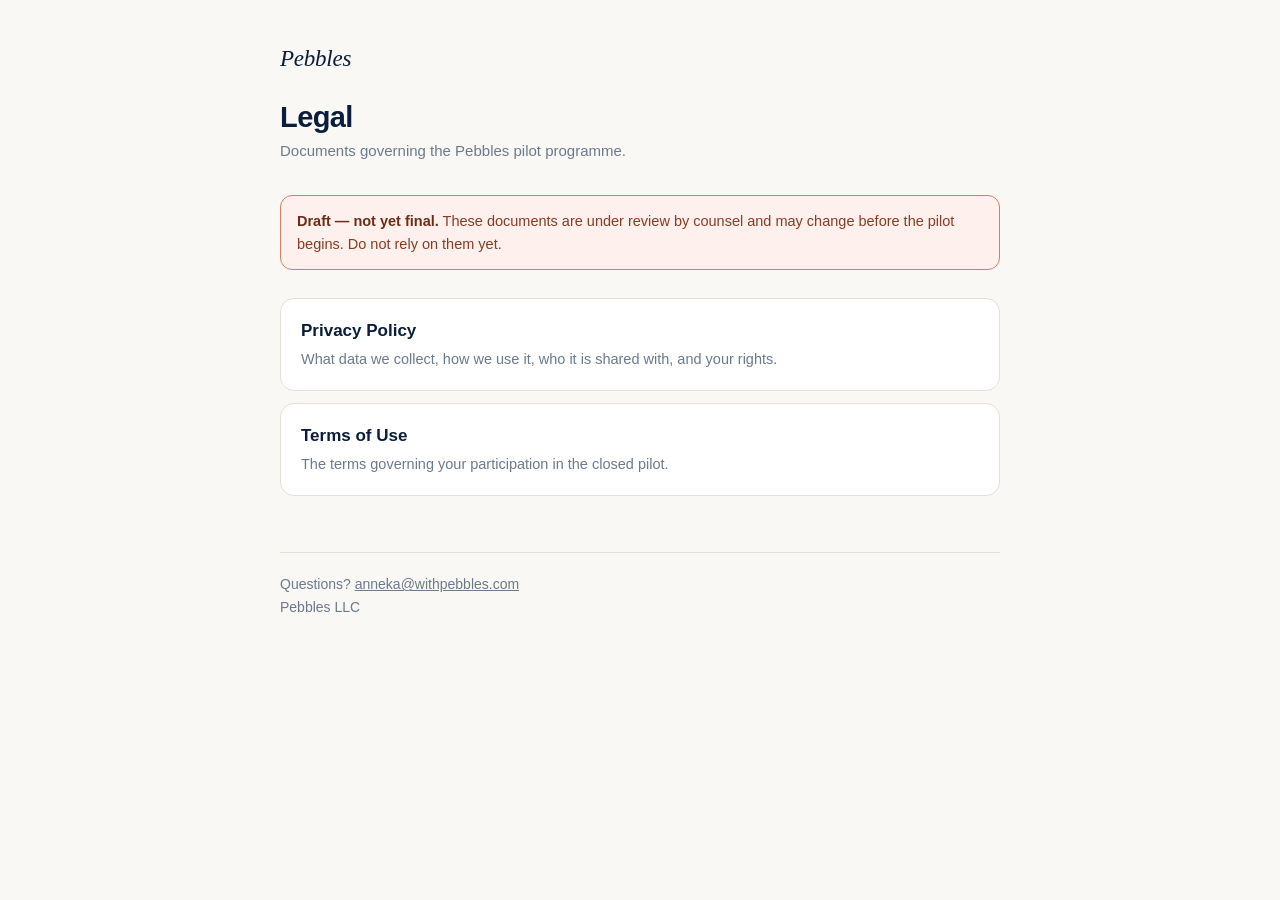
==== index.html @ 1054be62 "Add Pebbles legal pages for Cloudflare Pages hosting Static HTML, no build step and no dependencies " ====
<!doctype html>
<html lang="en">
<head>
<meta charset="utf-8">
<meta name="viewport" content="width=device-width, initial-scale=1">
<meta name="robots" content="noindex">
<title>Pebbles — Legal</title>
<link rel="stylesheet" href="style.css">
</head>
<body>
<div class="wrap">

  <header>
    <span class="brand">Pebbles</span>
    <h1>Legal</h1>
    <p class="subtitle">Documents governing the Pebbles pilot programme.</p>
  </header>

  <!-- REMOVE once counsel has signed off -->
  <div class="draft">
    <strong>Draft — not yet final.</strong> These documents are under review by
    counsel and may change before the pilot begins. Do not rely on them yet.
  </div>

  <ul class="doc-list">
    <li>
      <a class="doc-card" href="privacy.html">
        <span class="t">Privacy Policy</span>
        <span class="d">What data we collect, how we use it, who it is shared with, and your rights.</span>
      </a>
    </li>
    <li>
      <a class="doc-card" href="terms.html">
        <span class="t">Terms of Use</span>
        <span class="d">The terms governing your participation in the closed pilot.</span>
      </a>
    </li>
  </ul>

  <footer>
    Questions? <a href="mailto:anneka@withpebbles.com">anneka@withpebbles.com</a><br>
    Pebbles LLC
  </footer>

</div>
</body>
</html>
---- style.css ----
/* Pebbles legal pages — shared styles.
   Deliberately dependency-free: no fonts to load, no framework, no build step.
   These pages must render instantly on a phone, on bad hotel wifi, for someone
   who is deciding whether to trust us. */

:root {
  --navy:  #0B1D3A;
  --navy2: #1E3D6E;
  --body:  #2B3A4E;
  --muted: #6B7A8D;
  --cream: #FAF8F4;
  --line:  #E4E0D8;
  --blue:  #2563EB;
  --warn:  #E07A5F;
  --warn-bg: #FEF0EC;
}

* { box-sizing: border-box; }

html { -webkit-text-size-adjust: 100%; }

body {
  margin: 0;
  padding: 0 20px 72px;
  background: var(--cream);
  color: var(--body);
  font-family: -apple-system, BlinkMacSystemFont, "Segoe UI", Roboto, Helvetica, Arial, sans-serif;
  font-size: 16.5px;
  line-height: 1.65;
  -webkit-font-smoothing: antialiased;
}

.wrap { max-width: 720px; margin: 0 auto; }

/* ── Masthead ─────────────────────────────── */
header { padding: 40px 0 8px; }

.brand {
  font-family: Georgia, "Times New Roman", serif;
  font-style: italic;
  font-size: 23px;
  color: var(--navy);
  text-decoration: none;
  letter-spacing: -0.01em;
}

h1 {
  font-size: 29px;
  line-height: 1.2;
  color: var(--navy);
  margin: 22px 0 4px;
  letter-spacing: -0.02em;
}

.subtitle { color: var(--muted); font-size: 15px; margin: 0; }

.updated {
  color: var(--muted);
  font-size: 14px;
  margin: 14px 0 0;
  padding-top: 14px;
  border-top: 1px solid var(--line);
}

/* ── Draft banner ─────────────────────────────
   Remove this block, and the .draft element from each page, once counsel has
   signed off. Until then it must be impossible to miss. */
.draft {
  background: var(--warn-bg);
  border: 1.5px solid var(--warn);
  border-radius: 12px;
  padding: 14px 16px;
  margin: 24px 0 8px;
  font-size: 14.5px;
  line-height: 1.55;
  color: #8A3B22;
}
.draft strong { color: #6E2C16; }

/* ── Body ─────────────────────────────────── */
h2 {
  font-size: 20px;
  color: var(--navy);
  margin: 40px 0 10px;
  letter-spacing: -0.01em;
  line-height: 1.3;
}

h3 {
  font-size: 16.5px;
  color: var(--navy);
  margin: 28px 0 8px;
}

p { margin: 0 0 15px; }

ul { margin: 0 0 15px; padding-left: 22px; }
li { margin-bottom: 8px; }

a { color: var(--blue); }
a:hover { text-decoration: none; }

strong { color: var(--navy); font-weight: 600; }

/* Tables scroll rather than breaking the page on a phone. */
.table-scroll { overflow-x: auto; margin: 0 0 18px; -webkit-overflow-scrolling: touch; }

table { border-collapse: collapse; width: 100%; min-width: 420px; font-size: 15px; }

th, td {
  border: 1px solid var(--line);
  padding: 10px 12px;
  text-align: left;
  vertical-align: top;
  background: #fff;
}

th { background: var(--navy); color: #fff; font-weight: 600; font-size: 14px; }

td.na { color: var(--muted); font-style: italic; }

/* ── Index page cards ─────────────────────── */
.doc-list { list-style: none; padding: 0; margin: 28px 0 0; }
.doc-list li { margin-bottom: 12px; }

.doc-card {
  display: block;
  background: #fff;
  border: 1px solid var(--line);
  border-radius: 14px;
  padding: 18px 20px;
  text-decoration: none;
  color: inherit;
  transition: border-color .15s;
}
.doc-card:hover { border-color: var(--navy2); }
.doc-card .t { display: block; font-size: 17px; font-weight: 600; color: var(--navy); margin-bottom: 3px; }
.doc-card .d { display: block; font-size: 14.5px; color: var(--muted); }

/* ── Footer ───────────────────────────────── */
footer {
  margin-top: 56px;
  padding-top: 20px;
  border-top: 1px solid var(--line);
  font-size: 14px;
  color: var(--muted);
}
footer a { color: var(--muted); }

@media (max-width: 480px) {
  body { font-size: 16px; padding: 0 16px 56px; }
  h1 { font-size: 25px; }
  h2 { font-size: 18.5px; }
}
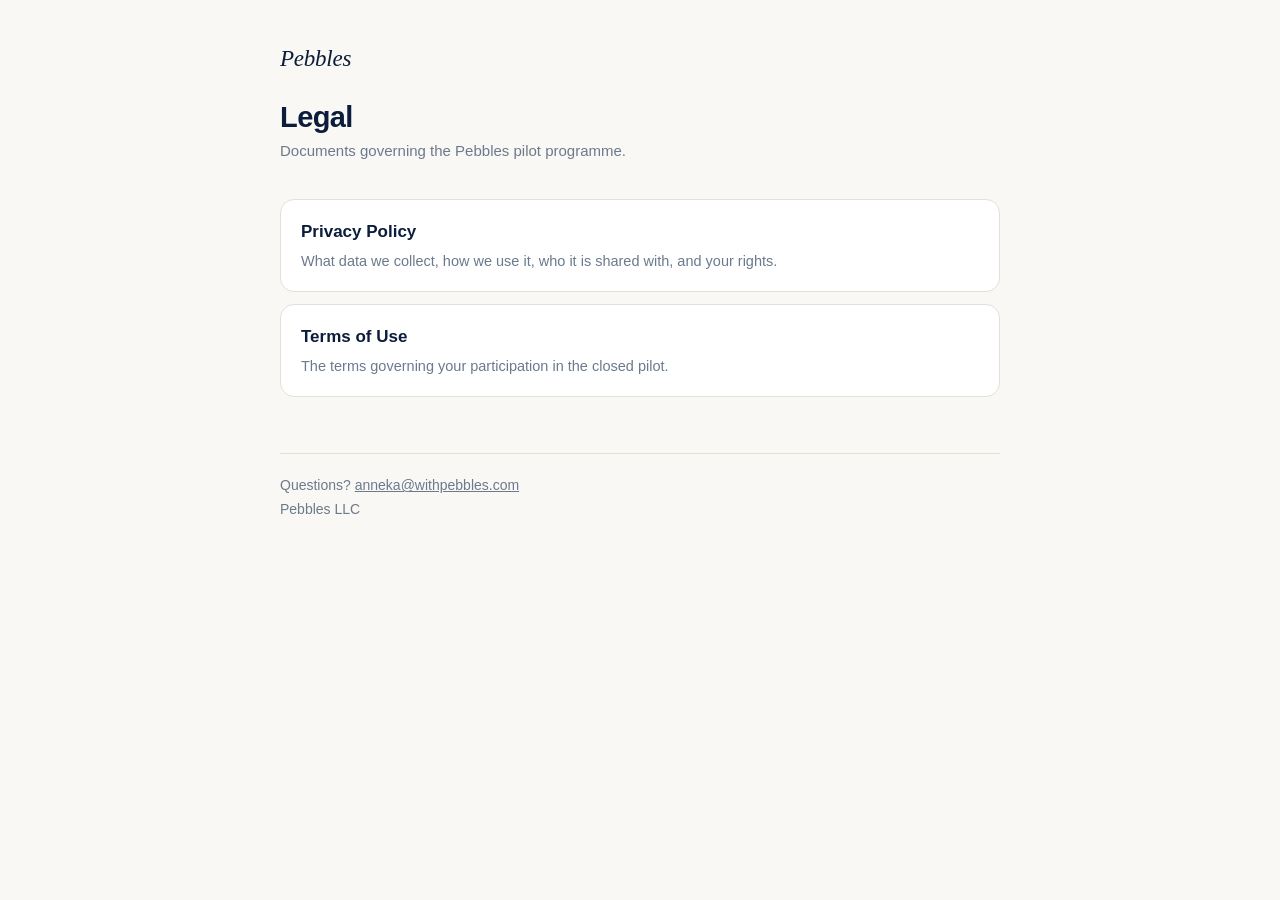
==== commit 7c7467ce: "Promote to the operative pilot documents Adds the dictation disclosure to the Privacy Policy: the de" ====
--- a/index.html
+++ b/index.html
@@ -3,7 +3,6 @@
 <head>
 <meta charset="utf-8">
 <meta name="viewport" content="width=device-width, initial-scale=1">
-<meta name="robots" content="noindex">
 <title>Pebbles — Legal</title>
 <link rel="stylesheet" href="style.css">
 </head>
@@ -15,12 +14,6 @@
     <h1>Legal</h1>
     <p class="subtitle">Documents governing the Pebbles pilot programme.</p>
   </header>
-
-  <!-- REMOVE once counsel has signed off -->
-  <div class="draft">
-    <strong>Draft — not yet final.</strong> These documents are under review by
-    counsel and may change before the pilot begins. Do not rely on them yet.
-  </div>
 
   <ul class="doc-list">
     <li>
--- a/style.css
+++ b/style.css
@@ -62,20 +62,6 @@
   border-top: 1px solid var(--line);
 }
 
-/* ── Draft banner ─────────────────────────────
-   Remove this block, and the .draft element from each page, once counsel has
-   signed off. Until then it must be impossible to miss. */
-.draft {
-  background: var(--warn-bg);
-  border: 1.5px solid var(--warn);
-  border-radius: 12px;
-  padding: 14px 16px;
-  margin: 24px 0 8px;
-  font-size: 14.5px;
-  line-height: 1.55;
-  color: #8A3B22;
-}
-.draft strong { color: #6E2C16; }
 
 /* ── Body ─────────────────────────────────── */
 h2 {
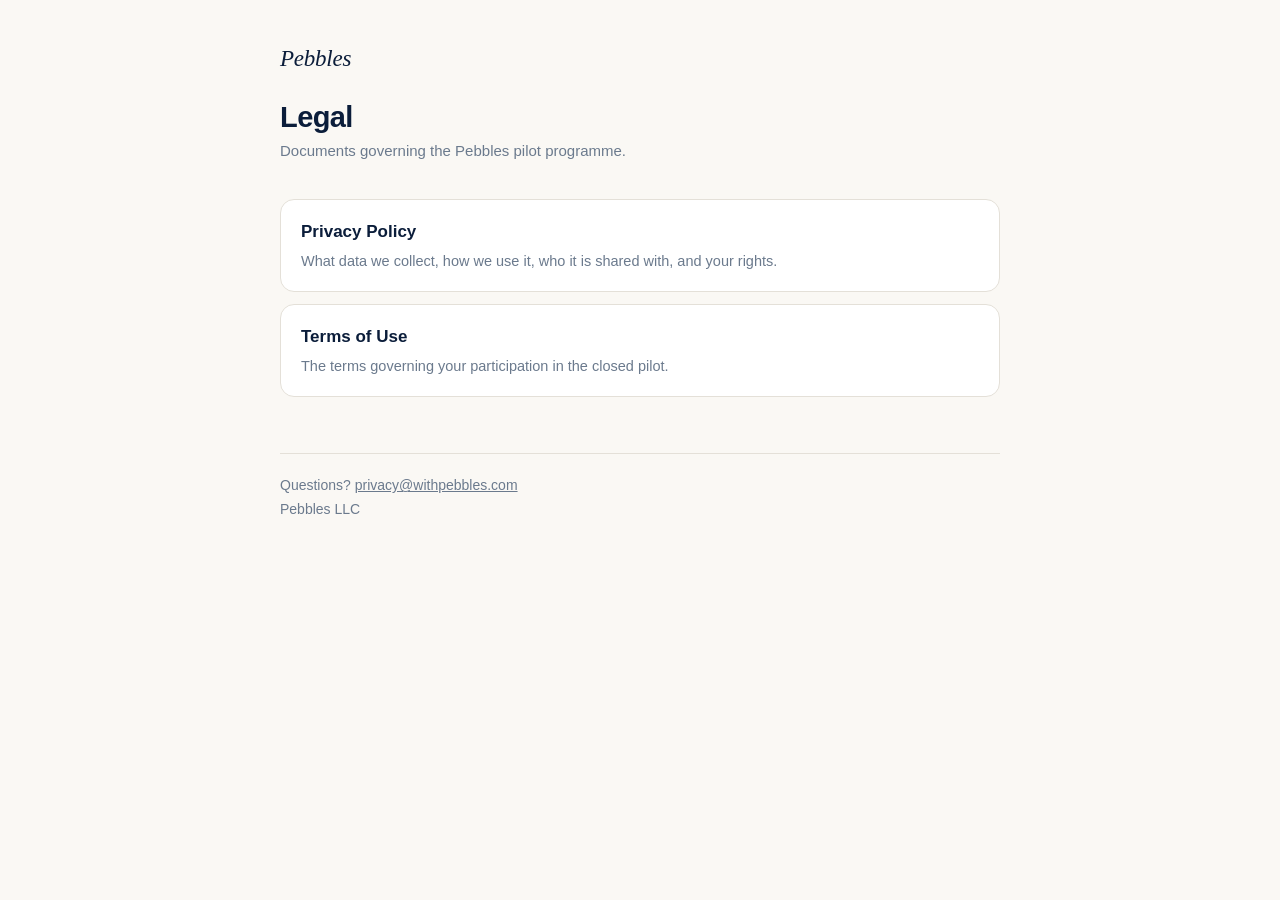
==== commit 3277b82c: "Update both documents to the 23 November 2026 versions Covers the new app: notifications, iPhone Cal" ====
--- a/index.html
+++ b/index.html
@@ -31,7 +31,7 @@
   </ul>
 
   <footer>
-    Questions? <a href="mailto:anneka@withpebbles.com">anneka@withpebbles.com</a><br>
+    Questions? <a href="mailto:privacy@withpebbles.com">privacy@withpebbles.com</a><br>
     Pebbles LLC
   </footer>
 
